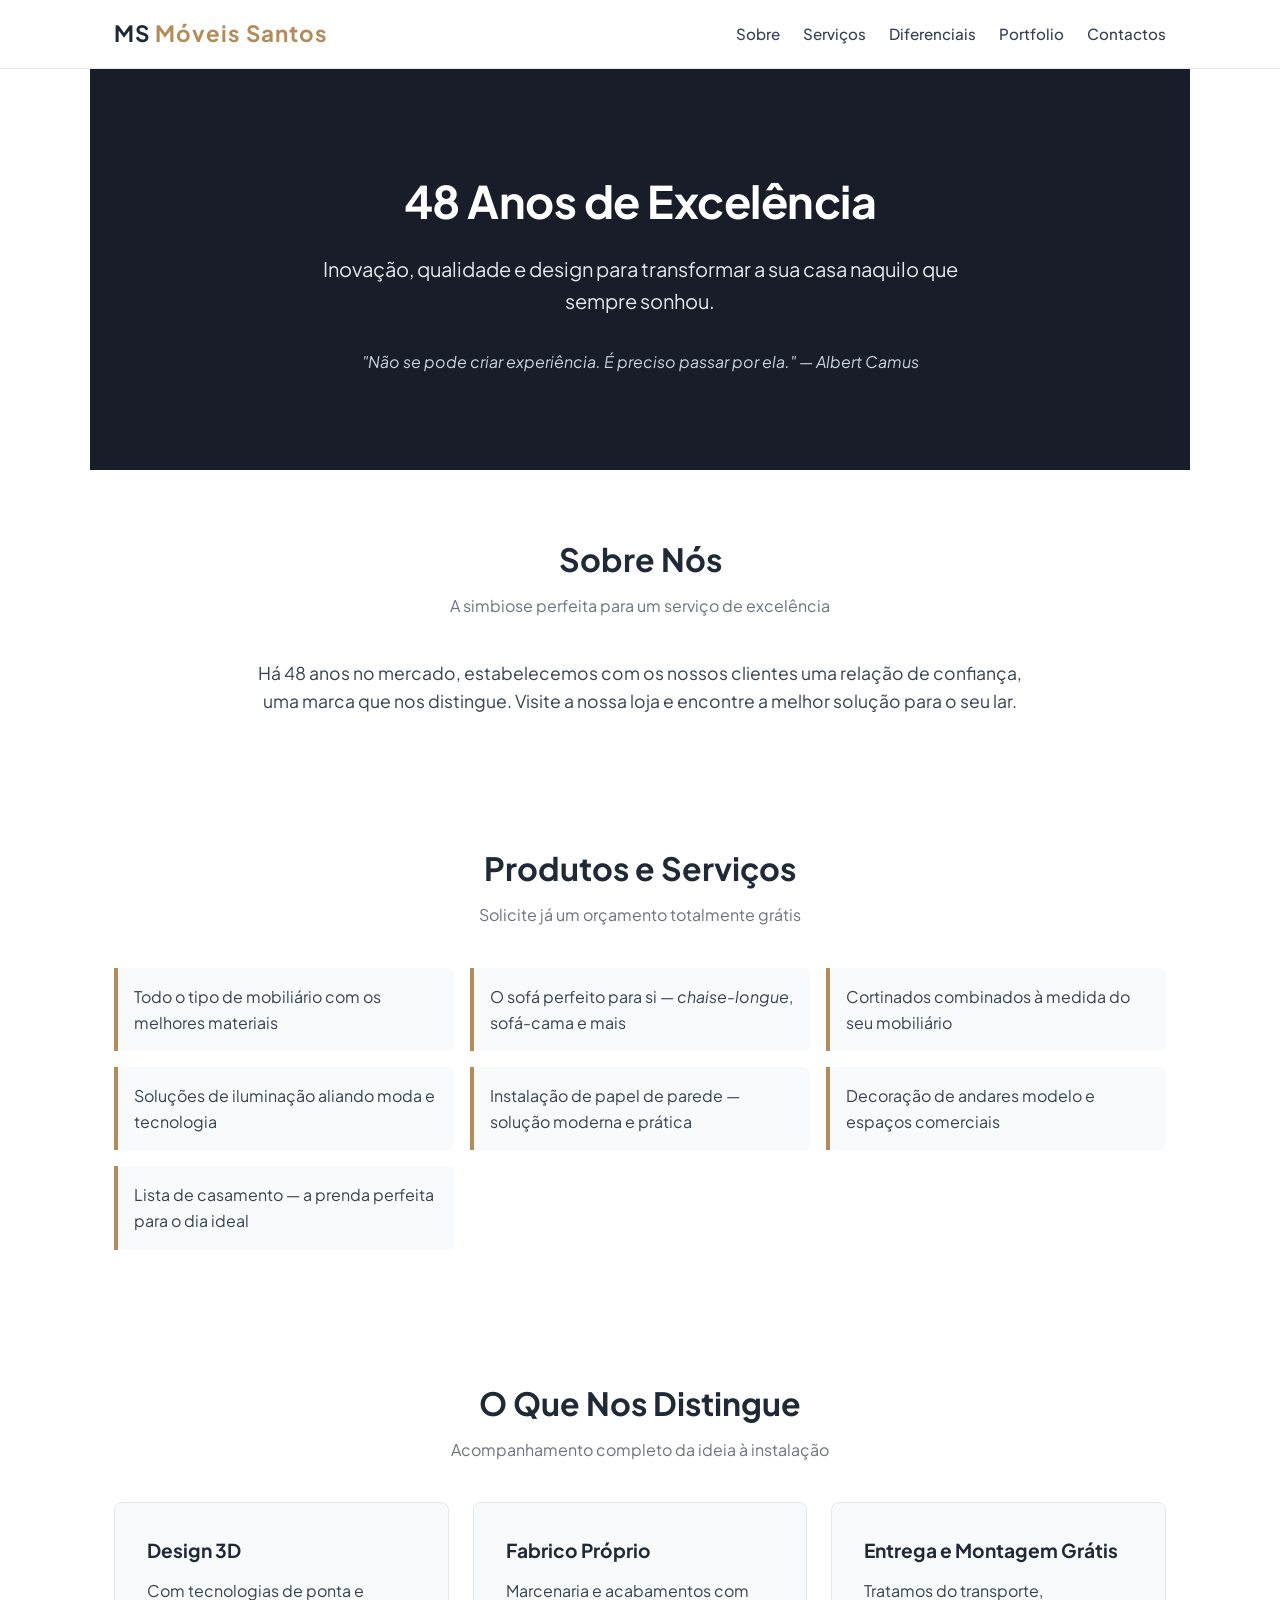
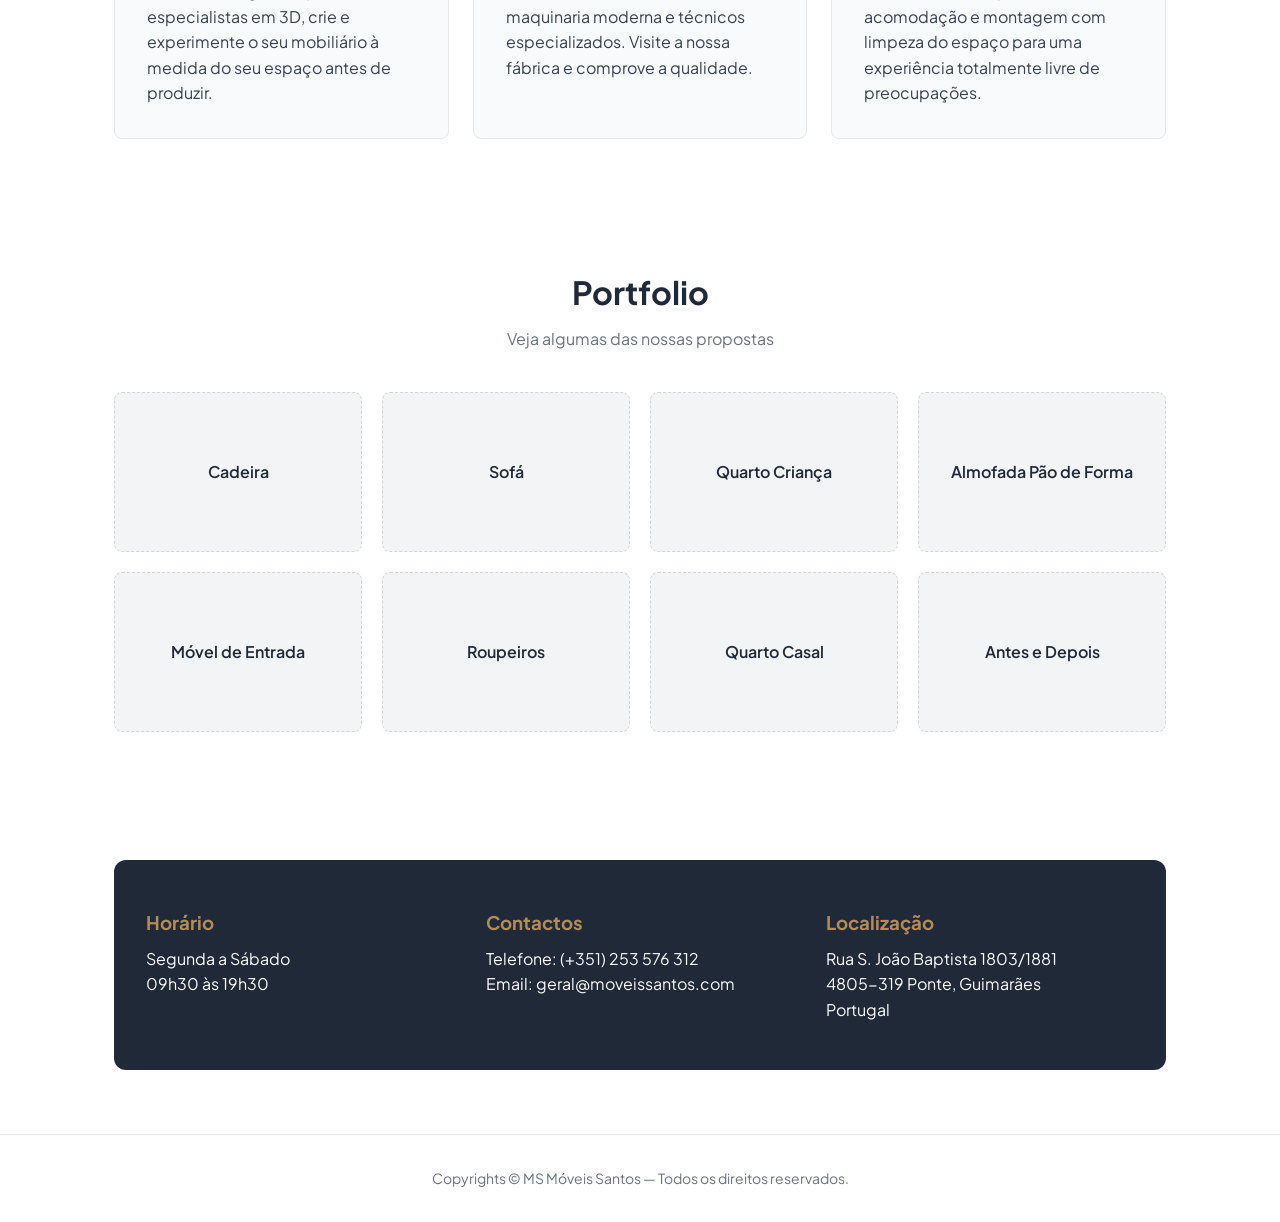
==== index.html @ 6aefc329 "First try" ====
<!DOCTYPE html>
<html lang="pt">
<head>
  <meta charset="UTF-8">
  <meta name="viewport" content="width=device-width, initial-scale=1.0">
  <title>Móveis Santos | Design, Fabrico e Mobiliário em Guimarães</title>
  <link rel="preconnect" href="https://fonts.googleapis.com">
  <link rel="preconnect" href="https://fonts.gstatic.com" crossorigin>
  <link href="https://fonts.googleapis.com/css2?family=Plus+Jakarta+Sans:wght@300;400;500;700&display=swap" rel="stylesheet">
  <style>
    :root {
      --primary: #1f2937;
      --accent: #b48c58;
      --bg-light: #f9fafb;
      --text: #374151;
      --text-muted: #6b7280;
      --white: #ffffff;
    }
    * { box-sizing: border-box; margin: 0; padding: 0; }
    body { font-family: 'Plus Jakarta Sans', sans-serif; color: var(--text); background: var(--white); line-height: 1.6; }
    header { position: sticky; top: 0; background: rgba(255,255,255,0.95); backdrop-filter: blur(8px); border-bottom: 1px solid #e5e7eb; z-index: 100; }
    .nav-container { max-width: 1100px; margin: auto; display: flex; justify-content: space-between; align-items: center; padding: 1rem 1.5rem; }
    .logo { font-size: 1.4rem; font-weight: 700; color: var(--primary); text-decoration: none; letter-spacing: 1px; }
    .logo span { color: var(--accent); }
    nav a { text-decoration: none; color: var(--text); margin-left: 1.25rem; font-size: 0.95rem; font-weight: 500; transition: color 0.2s; }
    nav a:hover { color: var(--accent); }

    .hero { background: linear-gradient(rgba(17,24,39,0.7), rgba(17,24,39,0.7)), #27272a; color: white; padding: 6rem 1.5rem; text-align: center; }
    .hero h1 { font-size: 2.8rem; margin-bottom: 1rem; letter-spacing: -0.5px; }
    .hero p { font-size: 1.25rem; max-width: 650px; margin: 0 auto 2rem; color: #e5e7eb; }
    .quote { font-style: italic; color: #cbd5e1; font-size: 1rem; margin-top: 1rem; }

    section { max-width: 1100px; margin: auto; padding: 4rem 1.5rem; }
    .section-title { text-align: center; margin-bottom: 2.5rem; }
    .section-title h2 { font-size: 2rem; color: var(--primary); margin-bottom: 0.5rem; }
    .section-title p { color: var(--text-muted); }

    .grid-3 { display: grid; grid-template-columns: repeat(auto-fit, minmax(280px, 1fr)); gap: 1.5rem; }
    .card { background: var(--bg-light); border: 1px solid #e5e7eb; border-radius: 8px; padding: 2rem; transition: transform 0.2s; }
    .card:hover { transform: translateY(-3px); }
    .card h3 { color: var(--primary); margin-bottom: 0.75rem; font-size: 1.2rem; }

    .services-list { list-style: none; display: grid; grid-template-columns: repeat(auto-fit, minmax(300px, 1fr)); gap: 1rem; }
    .services-list li { background: var(--bg-light); border-left: 4px solid var(--accent); padding: 1rem; border-radius: 0 6px 6px 0; }

    .portfolio-grid { display: grid; grid-template-columns: repeat(auto-fill, minmax(220px, 1fr)); gap: 1.25rem; }
    .portfolio-item { background: #f3f4f6; border-radius: 8px; height: 160px; display: flex; align-items: center; justify-content: center; font-weight: 600; color: var(--primary); text-align: center; padding: 1rem; border: 1px dashed #d1d5db; }

    .contact-box { background: var(--primary); color: white; border-radius: 12px; padding: 3rem 2rem; display: grid; grid-template-columns: repeat(auto-fit, minmax(240px, 1fr)); gap: 2rem; }
    .contact-box h3 { color: var(--accent); margin-bottom: 0.5rem; }
    .contact-box a { color: #f9fafb; text-decoration: none; }

    footer { text-align: center; padding: 2rem; font-size: 0.875rem; color: var(--text-muted); border-top: 1px solid #e5e7eb; }
    @media(max-width: 768px) { nav { display: none; } }
  </style>
</head>
<body>

  <header>
    <div class="nav-container">
      <a href="#" class="logo">MS <span>Móveis Santos</span></a>
      <nav>
        <a href="#sobre">Sobre</a>
        <a href="#servicos">Serviços</a>
        <a href="#diferenciais">Diferenciais</a>
        <a href="#portfolio">Portfolio</a>
        <a href="#contactos">Contactos</a>
      </nav>
    </div>
  </header>

  <section class="hero">
    <h1>48 Anos de Excelência</h1>
    <p>Inovação, qualidade e design para transformar a sua casa naquilo que sempre sonhou.</p>
    <div class="quote">"Não se pode criar experiência. É preciso passar por ela." — Albert Camus</div>
  </section>

  <section id="sobre">
    <div class="section-title">
      <h2>Sobre Nós</h2>
      <p>A simbiose perfeita para um serviço de excelência</p>
    </div>
    <p style="text-align: center; max-width: 800px; margin: auto; font-size: 1.1rem;">
      Há 48 anos no mercado, estabelecemos com os nossos clientes uma relação de confiança, uma marca que nos distingue. Visite a nossa loja e encontre a melhor solução para o seu lar.
    </p>
  </section>

  <section id="servicos">
    <div class="section-title">
      <h2>Produtos e Serviços</h2>
      <p>Solicite já um orçamento totalmente grátis</p>
    </div>
    <ul class="services-list">
      <li>Todo o tipo de mobiliário com os melhores materiais</li>
      <li>O sofá perfeito para si — <em>chaise-longue</em>, sofá-cama e mais</li>
      <li>Cortinados combinados à medida do seu mobiliário</li>
      <li>Soluções de iluminação aliando moda e tecnologia</li>
      <li>Instalação de papel de parede — solução moderna e prática</li>
      <li>Decoração de andares modelo e espaços comerciais</li>
      <li>Lista de casamento — a prenda perfeita para o dia ideal</li>
    </ul>
  </section>

  <section id="diferenciais">
    <div class="section-title">
      <h2>O Que Nos Distingue</h2>
      <p>Acompanhamento completo da ideia à instalação</p>
    </div>
    <div class="grid-3">
      <div class="card">
        <h3>Design 3D</h3>
        <p>Com tecnologias de ponta e especialistas em 3D, crie e experimente o seu mobiliário à medida do seu espaço antes de produzir.</p>
      </div>
      <div class="card">
        <h3>Fabrico Próprio</h3>
        <p>Marcenaria e acabamentos com maquinaria moderna e técnicos especializados. Visite a nossa fábrica e comprove a qualidade.</p>
      </div>
      <div class="card">
        <h3>Entrega e Montagem Grátis</h3>
        <p>Tratamos do transporte, acomodação e montagem com limpeza do espaço para uma experiência totalmente livre de preocupações.</p>
      </div>
    </div>
  </section>

  <section id="portfolio">
    <div class="section-title">
      <h2>Portfolio</h2>
      <p>Veja algumas das nossas propostas</p>
    </div>
    <div class="portfolio-grid">
      <div class="portfolio-item">Cadeira</div>
      <div class="portfolio-item">Sofá</div>
      <div class="portfolio-item">Quarto Criança</div>
      <div class="portfolio-item">Almofada Pão de Forma</div>
      <div class="portfolio-item">Móvel de Entrada</div>
      <div class="portfolio-item">Roupeiros</div>
      <div class="portfolio-item">Quarto Casal</div>
      <div class="portfolio-item">Antes e Depois</div>
    </div>
  </section>

  <section id="contactos">
    <div class="contact-box">
      <div>
        <h3>Horário</h3>
        <p>Segunda a Sábado<br>09h30 às 19h30</p>
      </div>
      <div>
        <h3>Contactos</h3>
        <p>Telefone: <a href="tel:+351253576312">(+351) 253 576 312</a></p>
        <p>Email: <a href="mailto:geral@moveissantos.com">geral@moveissantos.com</a></p>
      </div>
      <div>
        <h3>Localização</h3>
        <p>Rua S. João Baptista 1803/1881<br>4805-319 Ponte, Guimarães<br>Portugal</p>
      </div>
    </div>
  </section>

  <footer>
    <p>Copyrights © MS Móveis Santos — Todos os direitos reservados.</p>
  </footer>

</body>
</html>
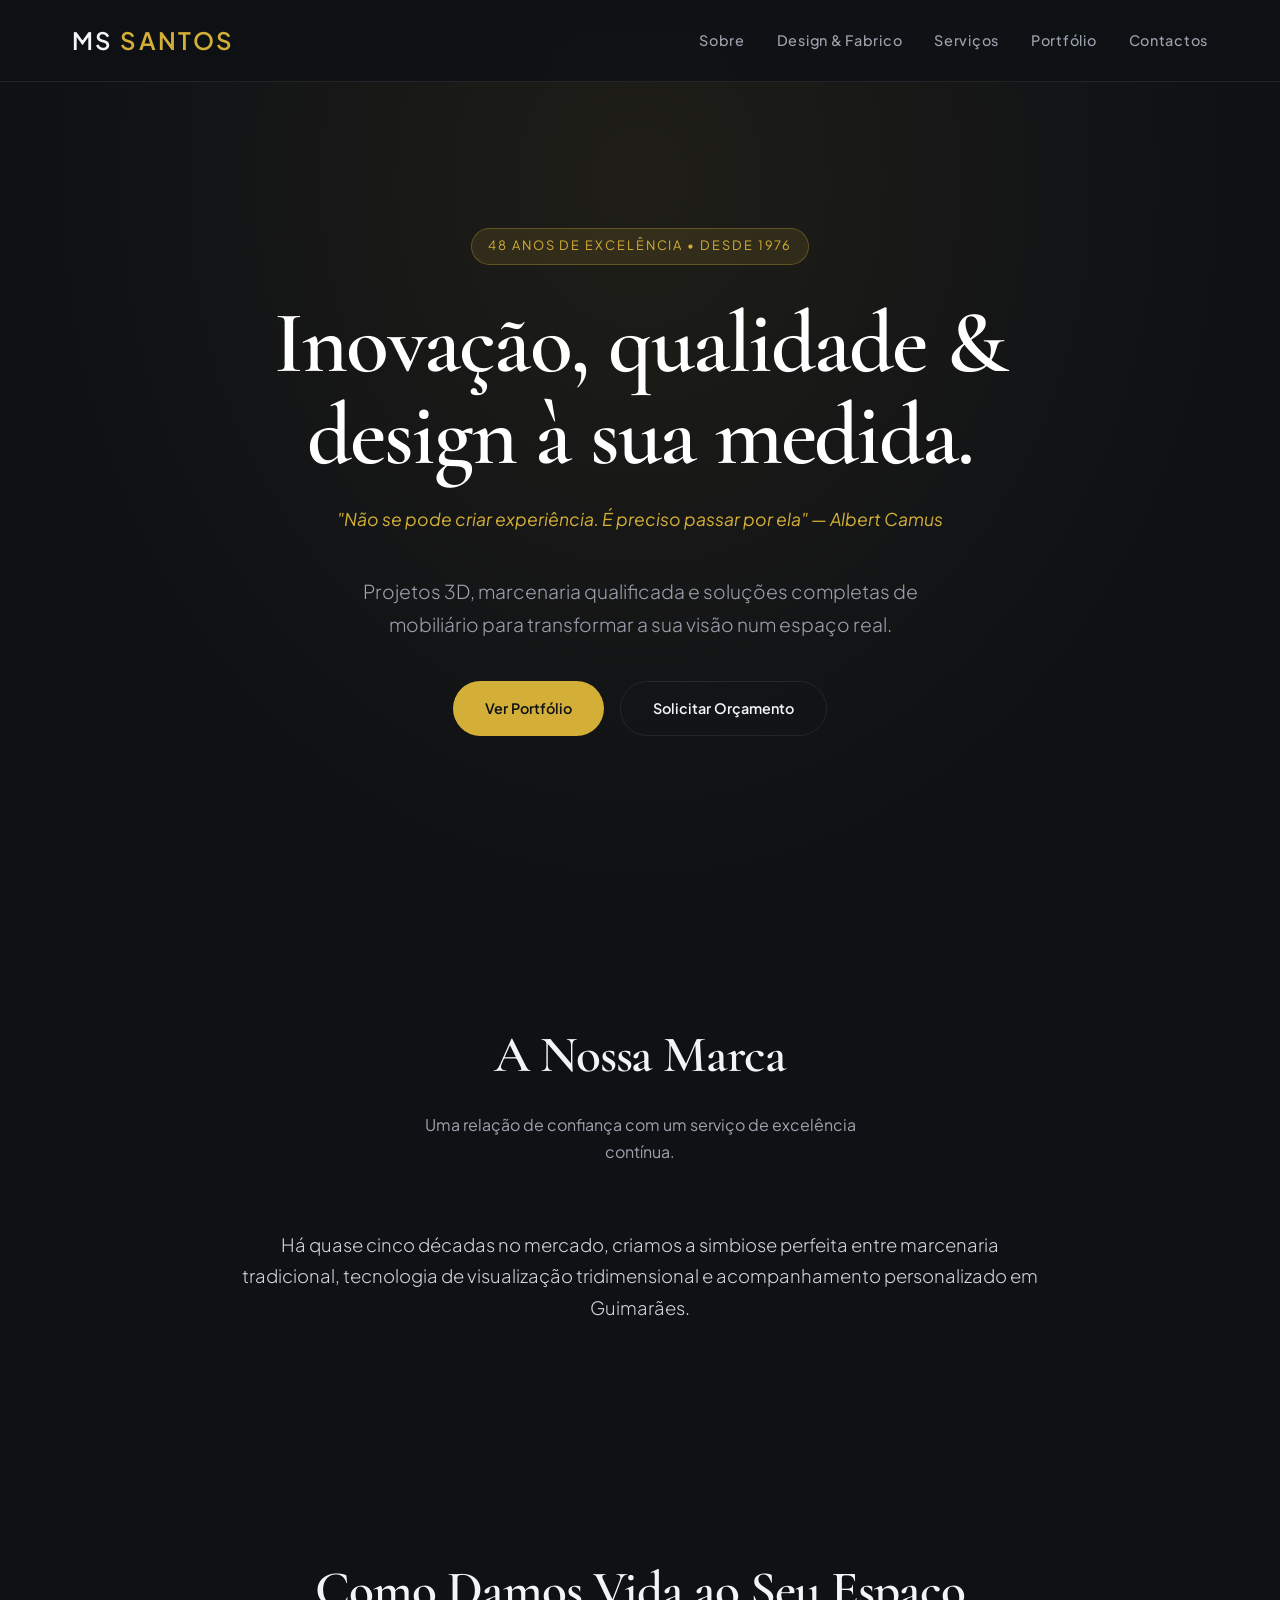
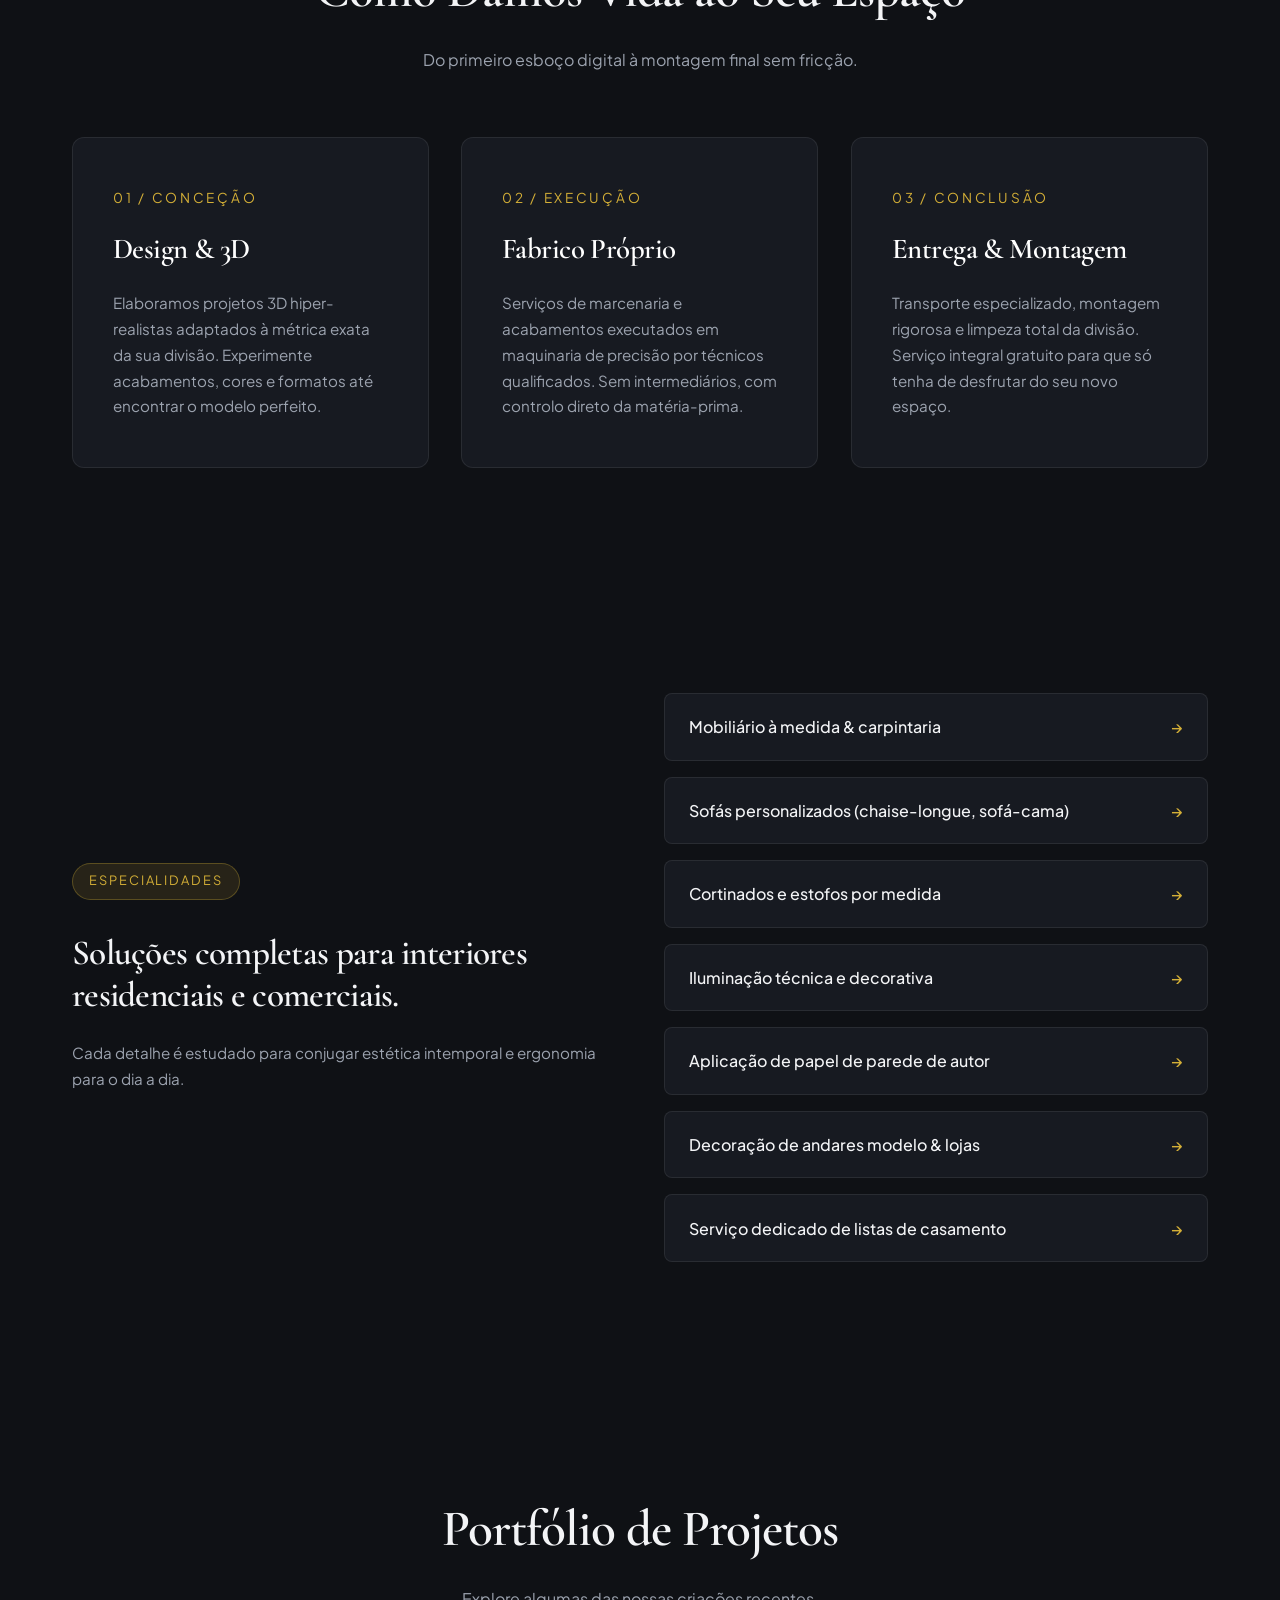
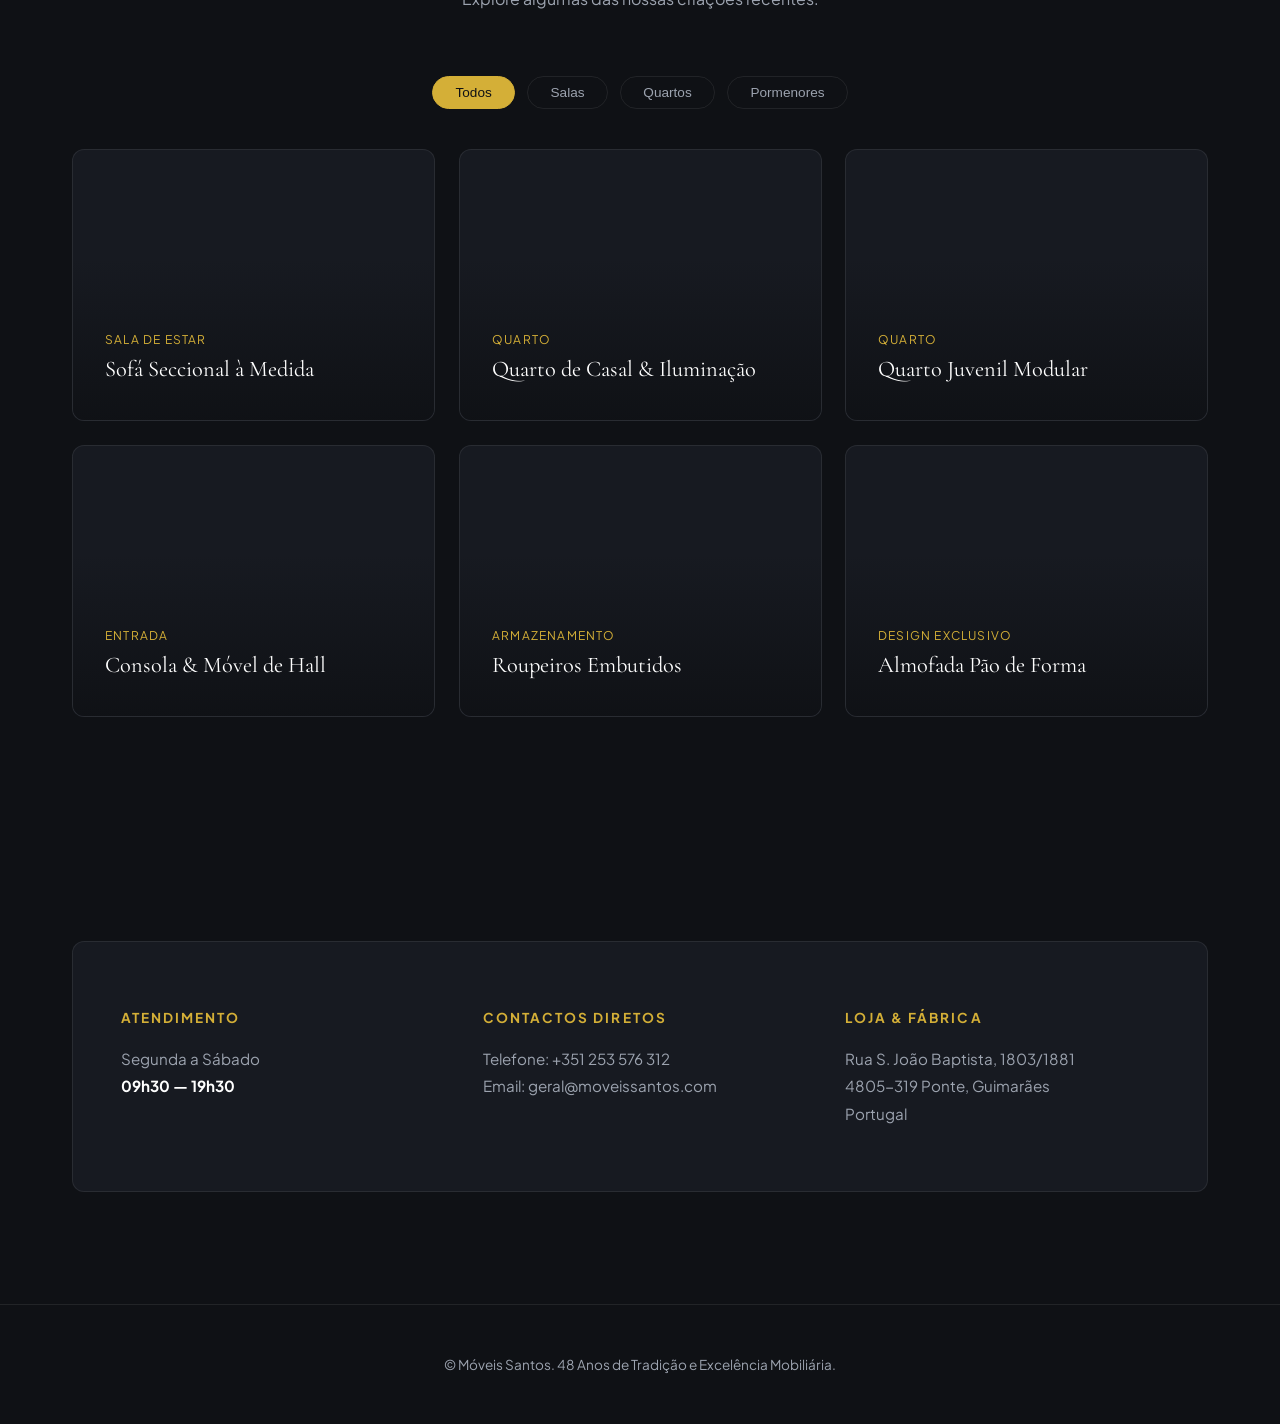
==== commit 0ffdd2b4: "Second approach" ====
--- a/index.html
+++ b/index.html
@@ -6,160 +6,530 @@
   <title>Móveis Santos | Design, Fabrico e Mobiliário em Guimarães</title>
   <link rel="preconnect" href="https://fonts.googleapis.com">
   <link rel="preconnect" href="https://fonts.gstatic.com" crossorigin>
-  <link href="https://fonts.googleapis.com/css2?family=Plus+Jakarta+Sans:wght@300;400;500;700&display=swap" rel="stylesheet">
+  <link href="https://fonts.googleapis.com/css2?family=Cormorant+Garamond:ital,wght@0,400;0,600;1,400&family=Plus+Jakarta+Sans:wght@300;400;500;600&display=swap" rel="stylesheet">
   <style>
     :root {
-      --primary: #1f2937;
-      --accent: #b48c58;
-      --bg-light: #f9fafb;
-      --text: #374151;
-      --text-muted: #6b7280;
-      --white: #ffffff;
-    }
+      --bg: #0f1115;
+      --bg-surface: #171a21;
+      --bg-card: #1e222b;
+      --accent: #d4af37;
+      --accent-soft: rgba(212, 175, 55, 0.12);
+      --text: #f3f4f6;
+      --text-muted: #9ca3af;
+      --border: rgba(255, 255, 255, 0.08);
+      --radius: 12px;
+      --transition: all 0.4s cubic-bezier(0.16, 1, 0.3, 1);
+    }
+
     * { box-sizing: border-box; margin: 0; padding: 0; }
-    body { font-family: 'Plus Jakarta Sans', sans-serif; color: var(--text); background: var(--white); line-height: 1.6; }
-    header { position: sticky; top: 0; background: rgba(255,255,255,0.95); backdrop-filter: blur(8px); border-bottom: 1px solid #e5e7eb; z-index: 100; }
-    .nav-container { max-width: 1100px; margin: auto; display: flex; justify-content: space-between; align-items: center; padding: 1rem 1.5rem; }
-    .logo { font-size: 1.4rem; font-weight: 700; color: var(--primary); text-decoration: none; letter-spacing: 1px; }
+    html { scroll-behavior: smooth; }
+    body {
+      font-family: 'Plus Jakarta Sans', sans-serif;
+      background-color: var(--bg);
+      color: var(--text);
+      line-height: 1.7;
+      overflow-x: hidden;
+    }
+
+    h1, h2, h3, .serif {
+      font-family: 'Cormorant Garamond', Georgia, serif;
+      font-weight: 600;
+      letter-spacing: -0.02em;
+    }
+
+    /* Animações de Entrada (Scroll-reveal) */
+    .reveal {
+      opacity: 0;
+      transform: translateY(30px);
+      transition: opacity 0.8s cubic-bezier(0.16, 1, 0.3, 1), transform 0.8s cubic-bezier(0.16, 1, 0.3, 1);
+      will-change: opacity, transform;
+    }
+    .reveal.active {
+      opacity: 1;
+      transform: translateY(0);
+    }
+
+    /* Header */
+    header {
+      position: fixed;
+      top: 0;
+      width: 100%;
+      background: rgba(15, 17, 21, 0.85);
+      backdrop-filter: blur(16px);
+      border-bottom: 1px solid var(--border);
+      z-index: 1000;
+      transition: var(--transition);
+    }
+    .nav-inner {
+      max-width: 1200px;
+      margin: auto;
+      display: flex;
+      justify-content: space-between;
+      align-items: center;
+      padding: 1.25rem 2rem;
+    }
+    .logo {
+      font-size: 1.5rem;
+      font-weight: 600;
+      color: var(--text);
+      text-decoration: none;
+      letter-spacing: 0.1em;
+      text-transform: uppercase;
+    }
     .logo span { color: var(--accent); }
-    nav a { text-decoration: none; color: var(--text); margin-left: 1.25rem; font-size: 0.95rem; font-weight: 500; transition: color 0.2s; }
-    nav a:hover { color: var(--accent); }
-
-    .hero { background: linear-gradient(rgba(17,24,39,0.7), rgba(17,24,39,0.7)), #27272a; color: white; padding: 6rem 1.5rem; text-align: center; }
-    .hero h1 { font-size: 2.8rem; margin-bottom: 1rem; letter-spacing: -0.5px; }
-    .hero p { font-size: 1.25rem; max-width: 650px; margin: 0 auto 2rem; color: #e5e7eb; }
-    .quote { font-style: italic; color: #cbd5e1; font-size: 1rem; margin-top: 1rem; }
-
-    section { max-width: 1100px; margin: auto; padding: 4rem 1.5rem; }
-    .section-title { text-align: center; margin-bottom: 2.5rem; }
-    .section-title h2 { font-size: 2rem; color: var(--primary); margin-bottom: 0.5rem; }
-    .section-title p { color: var(--text-muted); }
-
-    .grid-3 { display: grid; grid-template-columns: repeat(auto-fit, minmax(280px, 1fr)); gap: 1.5rem; }
-    .card { background: var(--bg-light); border: 1px solid #e5e7eb; border-radius: 8px; padding: 2rem; transition: transform 0.2s; }
-    .card:hover { transform: translateY(-3px); }
-    .card h3 { color: var(--primary); margin-bottom: 0.75rem; font-size: 1.2rem; }
-
-    .services-list { list-style: none; display: grid; grid-template-columns: repeat(auto-fit, minmax(300px, 1fr)); gap: 1rem; }
-    .services-list li { background: var(--bg-light); border-left: 4px solid var(--accent); padding: 1rem; border-radius: 0 6px 6px 0; }
-
-    .portfolio-grid { display: grid; grid-template-columns: repeat(auto-fill, minmax(220px, 1fr)); gap: 1.25rem; }
-    .portfolio-item { background: #f3f4f6; border-radius: 8px; height: 160px; display: flex; align-items: center; justify-content: center; font-weight: 600; color: var(--primary); text-align: center; padding: 1rem; border: 1px dashed #d1d5db; }
-
-    .contact-box { background: var(--primary); color: white; border-radius: 12px; padding: 3rem 2rem; display: grid; grid-template-columns: repeat(auto-fit, minmax(240px, 1fr)); gap: 2rem; }
-    .contact-box h3 { color: var(--accent); margin-bottom: 0.5rem; }
-    .contact-box a { color: #f9fafb; text-decoration: none; }
-
-    footer { text-align: center; padding: 2rem; font-size: 0.875rem; color: var(--text-muted); border-top: 1px solid #e5e7eb; }
-    @media(max-width: 768px) { nav { display: none; } }
+    nav { display: flex; gap: 2rem; }
+    nav a {
+      color: var(--text-muted);
+      text-decoration: none;
+      font-size: 0.9rem;
+      font-weight: 500;
+      letter-spacing: 0.05em;
+      position: relative;
+      transition: var(--transition);
+    }
+    nav a::after {
+      content: '';
+      position: absolute;
+      bottom: -4px;
+      left: 0;
+      width: 0%;
+      height: 1px;
+      background: var(--accent);
+      transition: width 0.3s ease;
+    }
+    nav a:hover { color: var(--text); }
+    nav a:hover::after { width: 100%; }
+
+    /* Hero Section */
+    .hero {
+      min-height: 100vh;
+      display: flex;
+      align-items: center;
+      justify-content: center;
+      text-align: center;
+      padding: 8rem 2rem 4rem;
+      background: radial-gradient(ellipse at 50% 20%, rgba(212, 175, 55, 0.08), transparent 70%), var(--bg);
+      position: relative;
+    }
+    .hero-content { max-width: 850px; }
+    .badge {
+      display: inline-block;
+      padding: 0.4rem 1rem;
+      background: var(--accent-soft);
+      border: 1px solid rgba(212, 175, 55, 0.3);
+      color: var(--accent);
+      border-radius: 50px;
+      font-size: 0.8rem;
+      letter-spacing: 0.15em;
+      text-transform: uppercase;
+      margin-bottom: 2rem;
+    }
+    .hero h1 {
+      font-size: clamp(3rem, 7vw, 5.5rem);
+      line-height: 1.05;
+      margin-bottom: 1.5rem;
+      color: #ffffff;
+    }
+    .hero p {
+      font-size: 1.2rem;
+      color: var(--text-muted);
+      max-width: 600px;
+      margin: 0 auto 2.5rem;
+      font-weight: 300;
+    }
+    .quote-hero {
+      font-style: italic;
+      color: var(--accent);
+      font-size: 1.1rem;
+      margin-bottom: 2.5rem;
+      opacity: 0.9;
+    }
+    .btn-group { display: flex; gap: 1rem; justify-content: center; }
+    .btn {
+      padding: 0.9rem 2rem;
+      border-radius: 50px;
+      font-size: 0.9rem;
+      font-weight: 600;
+      text-decoration: none;
+      transition: var(--transition);
+      display: inline-flex;
+      align-items: center;
+      gap: 0.5rem;
+    }
+    .btn-primary {
+      background: var(--accent);
+      color: #0f1115;
+    }
+    .btn-primary:hover {
+      transform: translateY(-2px);
+      box-shadow: 0 10px 25px -5px rgba(212, 175, 55, 0.4);
+    }
+    .btn-outline {
+      border: 1px solid var(--border);
+      color: var(--text);
+    }
+    .btn-outline:hover {
+      border-color: var(--accent);
+      color: var(--accent);
+      transform: translateY(-2px);
+    }
+
+    /* Secções Comuns */
+    section { padding: 7rem 2rem; max-width: 1200px; margin: auto; }
+    .section-header { margin-bottom: 4rem; text-align: center; }
+    .section-header h2 { font-size: clamp(2.2rem, 4vw, 3.2rem); margin-bottom: 0.75rem; }
+    .section-header p { color: var(--text-muted); max-width: 500px; margin: auto; }
+
+    /* Diferenciais (Cards 3D/Fabrico/Montagem) */
+    .features-grid {
+      display: grid;
+      grid-template-columns: repeat(auto-fit, minmax(320px, 1fr));
+      gap: 2rem;
+    }
+    .feature-card {
+      background: var(--bg-surface);
+      border: 1px solid var(--border);
+      border-radius: var(--radius);
+      padding: 3rem 2.5rem;
+      transition: var(--transition);
+      position: relative;
+      overflow: hidden;
+    }
+    .feature-card::before {
+      content: '';
+      position: absolute;
+      top: 0; left: 0; width: 100%; height: 2px;
+      background: linear-gradient(90deg, transparent, var(--accent), transparent);
+      opacity: 0;
+      transition: var(--transition);
+    }
+    .feature-card:hover {
+      transform: translateY(-6px);
+      border-color: rgba(212, 175, 55, 0.3);
+      box-shadow: 0 20px 40px -15px rgba(0, 0, 0, 0.5);
+    }
+    .feature-card:hover::before { opacity: 1; }
+    .feature-card .step-num {
+      font-size: 0.85rem;
+      color: var(--accent);
+      letter-spacing: 0.2em;
+      text-transform: uppercase;
+      margin-bottom: 1rem;
+      display: block;
+    }
+    .feature-card h3 { font-size: 1.8rem; margin-bottom: 1rem; color: #ffffff; }
+    .feature-card p { color: var(--text-muted); font-size: 0.95rem; line-height: 1.7; }
+
+    /* Serviços (Lista Minimalista) */
+    .services-container {
+      display: grid;
+      grid-template-columns: 1fr 1fr;
+      gap: 3rem;
+      align-items: center;
+    }
+    .services-text h3 { font-size: 2.2rem; margin-bottom: 1.5rem; line-height: 1.2; }
+    .services-list { list-style: none; display: flex; flex-direction: column; gap: 1rem; }
+    .service-row {
+      padding: 1.2rem 1.5rem;
+      background: var(--bg-surface);
+      border: 1px solid var(--border);
+      border-radius: 8px;
+      display: flex;
+      align-items: center;
+      justify-content: space-between;
+      transition: var(--transition);
+      cursor: pointer;
+    }
+    .service-row:hover {
+      border-color: var(--accent);
+      transform: translateX(8px);
+      background: var(--bg-card);
+    }
+    .service-row span { font-weight: 500; font-size: 1rem; }
+    .service-row .arrow { color: var(--accent); transition: transform 0.3s; }
+    .service-row:hover .arrow { transform: translateX(5px); }
+
+    /* Portfólio com Filtros */
+    .filters {
+      display: flex;
+      justify-content: center;
+      gap: 0.75rem;
+      margin-bottom: 2.5rem;
+      flex-wrap: wrap;
+    }
+    .filter-btn {
+      background: transparent;
+      border: 1px solid var(--border);
+      color: var(--text-muted);
+      padding: 0.5rem 1.4rem;
+      border-radius: 50px;
+      cursor: pointer;
+      font-size: 0.85rem;
+      transition: var(--transition);
+    }
+    .filter-btn.active, .filter-btn:hover {
+      background: var(--accent);
+      border-color: var(--accent);
+      color: #0f1115;
+    }
+
+    .portfolio-grid {
+      display: grid;
+      grid-template-columns: repeat(auto-fill, minmax(280px, 1fr));
+      gap: 1.5rem;
+    }
+    .portfolio-card {
+      background: var(--bg-surface);
+      border-radius: var(--radius);
+      border: 1px solid var(--border);
+      aspect-ratio: 4/3;
+      position: relative;
+      overflow: hidden;
+      display: flex;
+      align-items: flex-end;
+      padding: 2rem;
+      transition: var(--transition);
+    }
+    .portfolio-card::after {
+      content: '';
+      position: absolute;
+      inset: 0;
+      background: linear-gradient(to top, rgba(15, 17, 21, 0.95), transparent 60%);
+      transition: var(--transition);
+    }
+    .portfolio-card:hover {
+      transform: scale(1.02);
+      border-color: rgba(212, 175, 55, 0.4);
+    }
+    .portfolio-info { position: relative; z-index: 2; }
+    .portfolio-cat { font-size: 0.75rem; color: var(--accent); text-transform: uppercase; letter-spacing: 0.1em; }
+    .portfolio-name { font-size: 1.4rem; color: #fff; font-family: 'Cormorant Garamond', serif; }
+
+    /* Contactos */
+    .contact-card {
+      background: var(--bg-surface);
+      border: 1px solid var(--border);
+      border-radius: var(--radius);
+      padding: 4rem 3rem;
+      display: grid;
+      grid-template-columns: repeat(auto-fit, minmax(220px, 1fr));
+      gap: 3rem;
+      position: relative;
+    }
+    .contact-card h4 { font-size: 0.85rem; text-transform: uppercase; color: var(--accent); letter-spacing: 0.15em; margin-bottom: 1rem; }
+    .contact-card p, .contact-card a { color: var(--text-muted); text-decoration: none; font-size: 0.95rem; line-height: 1.8; }
+    .contact-card a:hover { color: var(--accent); }
+
+    footer {
+      text-align: center;
+      padding: 3rem 2rem;
+      border-top: 1px solid var(--border);
+      color: var(--text-muted);
+      font-size: 0.85rem;
+    }
+
+    @media (max-width: 850px) {
+      nav { display: none; }
+      .services-container { grid-template-columns: 1fr; }
+      .hero { padding-top: 7rem; }
+    }
   </style>
 </head>
 <body>
 
+  <!-- Header -->
   <header>
-    <div class="nav-container">
-      <a href="#" class="logo">MS <span>Móveis Santos</span></a>
+    <div class="nav-inner">
+      <a href="#" class="logo">MS <span>Santos</span></a>
       <nav>
         <a href="#sobre">Sobre</a>
+        <a href="#diferenciais">Design & Fabrico</a>
         <a href="#servicos">Serviços</a>
-        <a href="#diferenciais">Diferenciais</a>
-        <a href="#portfolio">Portfolio</a>
+        <a href="#portfolio">Portfólio</a>
         <a href="#contactos">Contactos</a>
       </nav>
     </div>
   </header>
 
+  <!-- Hero -->
   <section class="hero">
-    <h1>48 Anos de Excelência</h1>
-    <p>Inovação, qualidade e design para transformar a sua casa naquilo que sempre sonhou.</p>
-    <div class="quote">"Não se pode criar experiência. É preciso passar por ela." — Albert Camus</div>
+    <div class="hero-content">
+      <div class="badge reveal">48 Anos de Excelência • Desde 1976</div>
+      <h1 class="reveal">Inovação, qualidade & design à sua medida.</h1>
+      <div class="quote-hero reveal">"Não se pode criar experiência. É preciso passar por ela" — Albert Camus</div>
+      <p class="reveal">Projetos 3D, marcenaria qualificada e soluções completas de mobiliário para transformar a sua visão num espaço real.</p>
+      <div class="btn-group reveal">
+        <a href="#portfolio" class="btn btn-primary">Ver Portfólio</a>
+        <a href="#contactos" class="btn btn-outline">Solicitar Orçamento</a>
+      </div>
+    </div>
   </section>
 
+  <!-- Sobre / Pilares -->
   <section id="sobre">
-    <div class="section-title">
-      <h2>Sobre Nós</h2>
-      <p>A simbiose perfeita para um serviço de excelência</p>
-    </div>
-    <p style="text-align: center; max-width: 800px; margin: auto; font-size: 1.1rem;">
-      Há 48 anos no mercado, estabelecemos com os nossos clientes uma relação de confiança, uma marca que nos distingue. Visite a nossa loja e encontre a melhor solução para o seu lar.
-    </p>
+    <div class="section-header reveal">
+      <h2>A Nossa Marca</h2>
+      <p>Uma relação de confiança com um serviço de excelência contínua.</p>
+    </div>
+    <div style="max-width: 800px; margin: auto; text-align: center; font-size: 1.15rem; color: #d1d5db; font-weight: 300;" class="reveal">
+      Há quase cinco décadas no mercado, criamos a simbiose perfeita entre marcenaria tradicional, tecnologia de visualização tridimensional e acompanhamento personalizado em Guimarães.
+    </div>
   </section>
 
+  <!-- Diferenciais / Como Trabalhamos -->
+  <section id="diferenciais">
+    <div class="section-header reveal">
+      <h2>Como Damos Vida ao Seu Espaço</h2>
+      <p>Do primeiro esboço digital à montagem final sem fricção.</p>
+    </div>
+    <div class="features-grid">
+      <div class="feature-card reveal">
+        <span class="step-num">01 / Conceção</span>
+        <h3>Design & 3D</h3>
+        <p>Elaboramos projetos 3D hiper-realistas adaptados à métrica exata da sua divisão. Experimente acabamentos, cores e formatos até encontrar o modelo perfeito.</p>
+      </div>
+      <div class="feature-card reveal">
+        <span class="step-num">02 / Execução</span>
+        <h3>Fabrico Próprio</h3>
+        <p>Serviços de marcenaria e acabamentos executados em maquinaria de precisão por técnicos qualificados. Sem intermediários, com controlo direto da matéria-prima.</p>
+      </div>
+      <div class="feature-card reveal">
+        <span class="step-num">03 / Conclusão</span>
+        <h3>Entrega & Montagem</h3>
+        <p>Transporte especializado, montagem rigorosa e limpeza total da divisão. Serviço integral gratuito para que só tenha de desfrutar do seu novo espaço.</p>
+      </div>
+    </div>
+  </section>
+
+  <!-- Serviços -->
   <section id="servicos">
-    <div class="section-title">
-      <h2>Produtos e Serviços</h2>
-      <p>Solicite já um orçamento totalmente grátis</p>
-    </div>
-    <ul class="services-list">
-      <li>Todo o tipo de mobiliário com os melhores materiais</li>
-      <li>O sofá perfeito para si — <em>chaise-longue</em>, sofá-cama e mais</li>
-      <li>Cortinados combinados à medida do seu mobiliário</li>
-      <li>Soluções de iluminação aliando moda e tecnologia</li>
-      <li>Instalação de papel de parede — solução moderna e prática</li>
-      <li>Decoração de andares modelo e espaços comerciais</li>
-      <li>Lista de casamento — a prenda perfeita para o dia ideal</li>
-    </ul>
+    <div class="services-container">
+      <div class="services-text reveal">
+        <span class="badge">Especialidades</span>
+        <h3>Soluções completas para interiores residenciais e comerciais.</h3>
+        <p style="color: var(--text-muted); font-size: 0.95rem;">Cada detalhe é estudado para conjugar estética intemporal e ergonomia para o dia a dia.</p>
+      </div>
+      <ul class="services-list reveal">
+        <li class="service-row"><span>Mobiliário à medida & carpintaria</span><span class="arrow">→</span></li>
+        <li class="service-row"><span>Sofás personalizados (chaise-longue, sofá-cama)</span><span class="arrow">→</span></li>
+        <li class="service-row"><span>Cortinados e estofos por medida</span><span class="arrow">→</span></li>
+        <li class="service-row"><span>Iluminação técnica e decorativa</span><span class="arrow">→</span></li>
+        <li class="service-row"><span>Aplicação de papel de parede de autor</span><span class="arrow">→</span></li>
+        <li class="service-row"><span>Decoração de andares modelo & lojas</span><span class="arrow">→</span></li>
+        <li class="service-row"><span>Serviço dedicado de listas de casamento</span><span class="arrow">→</span></li>
+      </ul>
+    </div>
   </section>
 
-  <section id="diferenciais">
-    <div class="section-title">
-      <h2>O Que Nos Distingue</h2>
-      <p>Acompanhamento completo da ideia à instalação</p>
-    </div>
-    <div class="grid-3">
-      <div class="card">
-        <h3>Design 3D</h3>
-        <p>Com tecnologias de ponta e especialistas em 3D, crie e experimente o seu mobiliário à medida do seu espaço antes de produzir.</p>
-      </div>
-      <div class="card">
-        <h3>Fabrico Próprio</h3>
-        <p>Marcenaria e acabamentos com maquinaria moderna e técnicos especializados. Visite a nossa fábrica e comprove a qualidade.</p>
-      </div>
-      <div class="card">
-        <h3>Entrega e Montagem Grátis</h3>
-        <p>Tratamos do transporte, acomodação e montagem com limpeza do espaço para uma experiência totalmente livre de preocupações.</p>
+  <!-- Portfolio Interativo -->
+  <section id="portfolio">
+    <div class="section-header reveal">
+      <h2>Portfólio de Projetos</h2>
+      <p>Explore algumas das nossas criações recentes.</p>
+    </div>
+
+    <div class="filters reveal">
+      <button class="filter-btn active" data-filter="all">Todos</button>
+      <button class="filter-btn" data-filter="sala">Salas</button>
+      <button class="filter-btn" data-filter="quarto">Quartos</button>
+      <button class="filter-btn" data-filter="detalhes">Pormenores</button>
+    </div>
+
+    <div class="portfolio-grid">
+      <div class="portfolio-card reveal" data-category="sala">
+        <div class="portfolio-info">
+          <div class="portfolio-cat">Sala de Estar</div>
+          <div class="portfolio-name">Sofá Seccional à Medida</div>
+        </div>
+      </div>
+      <div class="portfolio-card reveal" data-category="quarto">
+        <div class="portfolio-info">
+          <div class="portfolio-cat">Quarto</div>
+          <div class="portfolio-name">Quarto de Casal & Iluminação</div>
+        </div>
+      </div>
+      <div class="portfolio-card reveal" data-category="quarto">
+        <div class="portfolio-info">
+          <div class="portfolio-cat">Quarto</div>
+          <div class="portfolio-name">Quarto Juvenil Modular</div>
+        </div>
+      </div>
+      <div class="portfolio-card reveal" data-category="sala">
+        <div class="portfolio-info">
+          <div class="portfolio-cat">Entrada</div>
+          <div class="portfolio-name">Consola & Móvel de Hall</div>
+        </div>
+      </div>
+      <div class="portfolio-card reveal" data-category="quarto">
+        <div class="portfolio-info">
+          <div class="portfolio-cat">Armazenamento</div>
+          <div class="portfolio-name">Roupeiros Embutidos</div>
+        </div>
+      </div>
+      <div class="portfolio-card reveal" data-category="detalhes">
+        <div class="portfolio-info">
+          <div class="portfolio-cat">Design Exclusivo</div>
+          <div class="portfolio-name">Almofada Pão de Forma</div>
+        </div>
       </div>
     </div>
   </section>
 
-  <section id="portfolio">
-    <div class="section-title">
-      <h2>Portfolio</h2>
-      <p>Veja algumas das nossas propostas</p>
-    </div>
-    <div class="portfolio-grid">
-      <div class="portfolio-item">Cadeira</div>
-      <div class="portfolio-item">Sofá</div>
-      <div class="portfolio-item">Quarto Criança</div>
-      <div class="portfolio-item">Almofada Pão de Forma</div>
-      <div class="portfolio-item">Móvel de Entrada</div>
-      <div class="portfolio-item">Roupeiros</div>
-      <div class="portfolio-item">Quarto Casal</div>
-      <div class="portfolio-item">Antes e Depois</div>
+  <!-- Contactos -->
+  <section id="contactos">
+    <div class="contact-card reveal">
+      <div>
+        <h4>Atendimento</h4>
+        <p>Segunda a Sábado<br><strong style="color: #fff;">09h30 — 19h30</strong></p>
+      </div>
+      <div>
+        <h4>Contactos Diretos</h4>
+        <p>Telefone: <a href="tel:+351253576312">+351 253 576 312</a></p>
+        <p>Email: <a href="mailto:geral@moveissantos.com">geral@moveissantos.com</a></p>
+      </div>
+      <div>
+        <h4>Loja & Fábrica</h4>
+        <p>Rua S. João Baptista, 1803/1881<br>4805-319 Ponte, Guimarães<br>Portugal</p>
+      </div>
     </div>
   </section>
 
-  <section id="contactos">
-    <div class="contact-box">
-      <div>
-        <h3>Horário</h3>
-        <p>Segunda a Sábado<br>09h30 às 19h30</p>
-      </div>
-      <div>
-        <h3>Contactos</h3>
-        <p>Telefone: <a href="tel:+351253576312">(+351) 253 576 312</a></p>
-        <p>Email: <a href="mailto:geral@moveissantos.com">geral@moveissantos.com</a></p>
-      </div>
-      <div>
-        <h3>Localização</h3>
-        <p>Rua S. João Baptista 1803/1881<br>4805-319 Ponte, Guimarães<br>Portugal</p>
-      </div>
-    </div>
-  </section>
-
   <footer>
-    <p>Copyrights © MS Móveis Santos — Todos os direitos reservados.</p>
+    <p>© Móveis Santos. 48 Anos de Tradição e Excelência Mobiliária.</p>
   </footer>
 
+  <!-- Script de Micro-Interações & Animações -->
+  <script>
+    // 1. Intersection Observer para Reveal Animations suaves
+    const observer = new IntersectionObserver((entries) => {
+      entries.forEach(entry => {
+        if (entry.isIntersecting) {
+          entry.target.classList.add('active');
+        }
+      });
+    }, { threshold: 0.15 });
+
+    document.querySelectorAll('.reveal').forEach(el => observer.observe(el));
+
+    // 2. Filtro interativo do Portfólio
+    const filterBtns = document.querySelectorAll('.filter-btn');
+    const items = document.querySelectorAll('.portfolio-card');
+
+    filterBtns.forEach(btn => {
+      btn.addEventListener('click', () => {
+        filterBtns.forEach(b => b.classList.remove('active'));
+        btn.classList.add('active');
+
+        const category = btn.getAttribute('data-filter');
+        items.forEach(item => {
+          if (category === 'all' || item.getAttribute('data-category') === category) {
+            item.style.display = 'flex';
+          } else {
+            item.style.display = 'none';
+          }
+        });
+      });
+    });
+  </script>
 </body>
 </html>
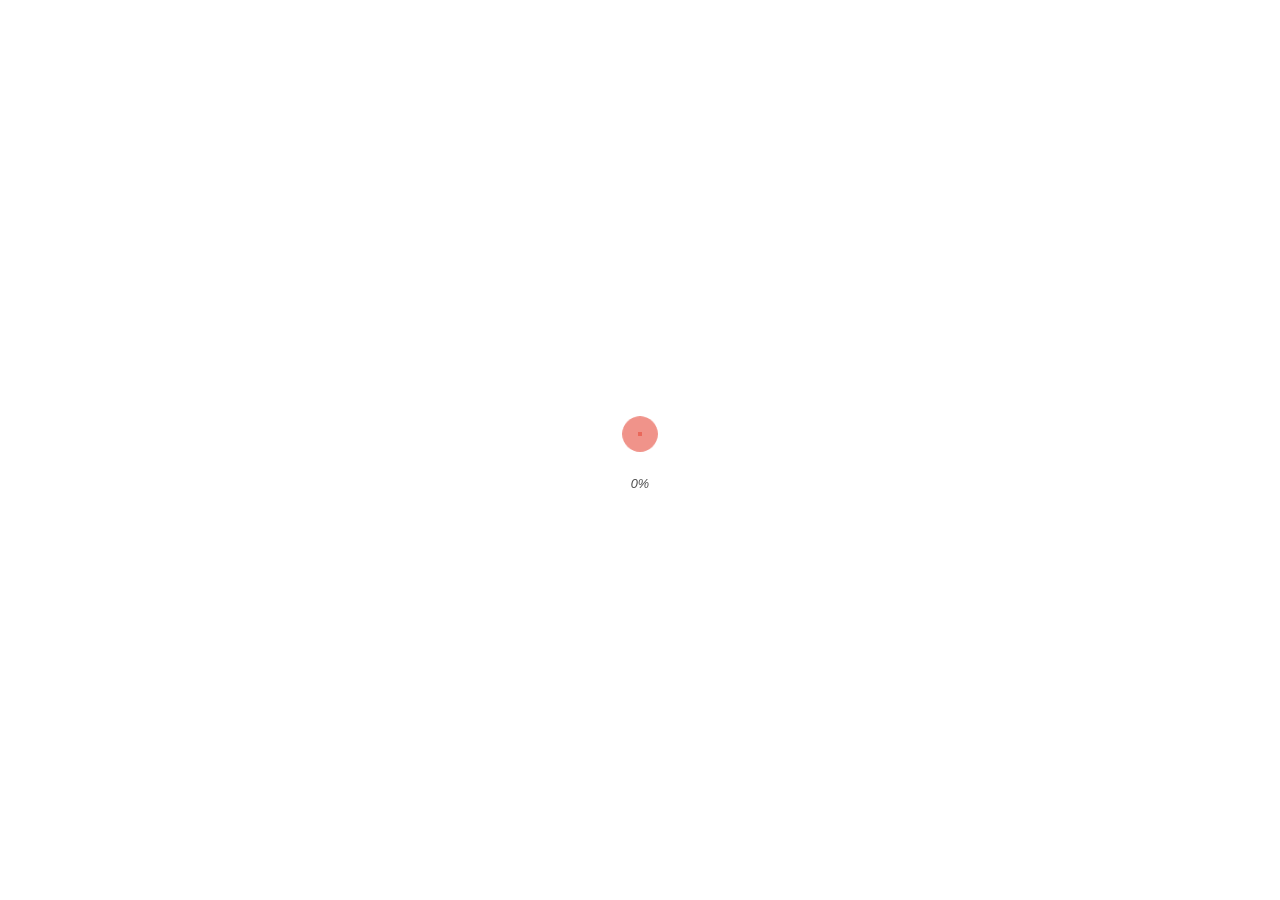
==== commit 78f803ef: "reindex" ====
--- a/index.html
+++ b/index.html
@@ -1,535 +1,141 @@
-<!DOCTYPE html>
-<html lang="pt">
+<html xmlns="http://www.w3.org/1999/xhtml" lang="en">
+
 <head>
-  <meta charset="UTF-8">
-  <meta name="viewport" content="width=device-width, initial-scale=1.0">
-  <title>Móveis Santos | Design, Fabrico e Mobiliário em Guimarães</title>
-  <link rel="preconnect" href="https://fonts.googleapis.com">
-  <link rel="preconnect" href="https://fonts.gstatic.com" crossorigin>
-  <link href="https://fonts.googleapis.com/css2?family=Cormorant+Garamond:ital,wght@0,400;0,600;1,400&family=Plus+Jakarta+Sans:wght@300;400;500;600&display=swap" rel="stylesheet">
-  <style>
-    :root {
-      --bg: #0f1115;
-      --bg-surface: #171a21;
-      --bg-card: #1e222b;
-      --accent: #d4af37;
-      --accent-soft: rgba(212, 175, 55, 0.12);
-      --text: #f3f4f6;
-      --text-muted: #9ca3af;
-      --border: rgba(255, 255, 255, 0.08);
-      --radius: 12px;
-      --transition: all 0.4s cubic-bezier(0.16, 1, 0.3, 1);
-    }
+	<meta http-equiv="Content-Type" content="text/html; charset=utf-8" />
+	<meta name="description" content="HTTrack is an easy-to-use website mirror utility. It allows you to download a World Wide website from the Internet to a local directory,building recursively all structures, getting html, images, and other files from the server to your computer. Links are rebuiltrelatively so that you can freely browse to the local site (works with any browser). You can mirror several sites together so that you can jump from one toanother. You can, also, update an existing mirror site, or resume an interrupted download. The robot is fully configurable, with an integrated help" />
+	<meta name="keywords" content="httrack, HTTRACK, HTTrack, winhttrack, WINHTTRACK, WinHTTrack, offline browser, web mirror utility, aspirateur web, surf offline, web capture, www mirror utility, browse offline, local  site builder, website mirroring, aspirateur www, internet grabber, capture de site web, internet tool, hors connexion, unix, dos, windows 95, windows 98, solaris, ibm580, AIX 4.0, HTS, HTGet, web aspirator, web aspirateur, libre, GPL, GNU, free software" />
+	<title>Local index - HTTrack Website Copier</title>
+  <!-- Mirror and index made by HTTrack Website Copier/3.50-0 [XR&CO] -->
+	<style type="text/css">
+	<!--
 
-    * { box-sizing: border-box; margin: 0; padding: 0; }
-    html { scroll-behavior: smooth; }
-    body {
-      font-family: 'Plus Jakarta Sans', sans-serif;
-      background-color: var(--bg);
-      color: var(--text);
-      line-height: 1.7;
-      overflow-x: hidden;
-    }
+body {
+	margin: 0;  padding: 0;  margin-bottom: 15px;  margin-top: 8px;
+	background: #77b;
+}
+body, td {
+	font: 14px "Trebuchet MS", Verdana, Arial, Helvetica, sans-serif;
+	}
 
-    h1, h2, h3, .serif {
-      font-family: 'Cormorant Garamond', Georgia, serif;
-      font-weight: 600;
-      letter-spacing: -0.02em;
-    }
+#subTitle {
+	background: #000;  color: #fff;  padding: 4px;  font-weight: bold; 
+	}
 
-    /* Animações de Entrada (Scroll-reveal) */
-    .reveal {
-      opacity: 0;
-      transform: translateY(30px);
-      transition: opacity 0.8s cubic-bezier(0.16, 1, 0.3, 1), transform 0.8s cubic-bezier(0.16, 1, 0.3, 1);
-      will-change: opacity, transform;
-    }
-    .reveal.active {
-      opacity: 1;
-      transform: translateY(0);
-    }
+#siteNavigation a, #siteNavigation .current {
+	font-weight: bold;  color: #448;
+	}
+#siteNavigation a:link    { text-decoration: none; }
+#siteNavigation a:visited { text-decoration: none; }
 
-    /* Header */
-    header {
-      position: fixed;
-      top: 0;
-      width: 100%;
-      background: rgba(15, 17, 21, 0.85);
-      backdrop-filter: blur(16px);
-      border-bottom: 1px solid var(--border);
-      z-index: 1000;
-      transition: var(--transition);
-    }
-    .nav-inner {
-      max-width: 1200px;
-      margin: auto;
-      display: flex;
-      justify-content: space-between;
-      align-items: center;
-      padding: 1.25rem 2rem;
-    }
-    .logo {
-      font-size: 1.5rem;
-      font-weight: 600;
-      color: var(--text);
-      text-decoration: none;
-      letter-spacing: 0.1em;
-      text-transform: uppercase;
-    }
-    .logo span { color: var(--accent); }
-    nav { display: flex; gap: 2rem; }
-    nav a {
-      color: var(--text-muted);
-      text-decoration: none;
-      font-size: 0.9rem;
-      font-weight: 500;
-      letter-spacing: 0.05em;
-      position: relative;
-      transition: var(--transition);
-    }
-    nav a::after {
-      content: '';
-      position: absolute;
-      bottom: -4px;
-      left: 0;
-      width: 0%;
-      height: 1px;
-      background: var(--accent);
-      transition: width 0.3s ease;
-    }
-    nav a:hover { color: var(--text); }
-    nav a:hover::after { width: 100%; }
+#siteNavigation .current { background-color: #ccd; }
 
-    /* Hero Section */
-    .hero {
-      min-height: 100vh;
-      display: flex;
-      align-items: center;
-      justify-content: center;
-      text-align: center;
-      padding: 8rem 2rem 4rem;
-      background: radial-gradient(ellipse at 50% 20%, rgba(212, 175, 55, 0.08), transparent 70%), var(--bg);
-      position: relative;
-    }
-    .hero-content { max-width: 850px; }
-    .badge {
-      display: inline-block;
-      padding: 0.4rem 1rem;
-      background: var(--accent-soft);
-      border: 1px solid rgba(212, 175, 55, 0.3);
-      color: var(--accent);
-      border-radius: 50px;
-      font-size: 0.8rem;
-      letter-spacing: 0.15em;
-      text-transform: uppercase;
-      margin-bottom: 2rem;
-    }
-    .hero h1 {
-      font-size: clamp(3rem, 7vw, 5.5rem);
-      line-height: 1.05;
-      margin-bottom: 1.5rem;
-      color: #ffffff;
-    }
-    .hero p {
-      font-size: 1.2rem;
-      color: var(--text-muted);
-      max-width: 600px;
-      margin: 0 auto 2.5rem;
-      font-weight: 300;
-    }
-    .quote-hero {
-      font-style: italic;
-      color: var(--accent);
-      font-size: 1.1rem;
-      margin-bottom: 2.5rem;
-      opacity: 0.9;
-    }
-    .btn-group { display: flex; gap: 1rem; justify-content: center; }
-    .btn {
-      padding: 0.9rem 2rem;
-      border-radius: 50px;
-      font-size: 0.9rem;
-      font-weight: 600;
-      text-decoration: none;
-      transition: var(--transition);
-      display: inline-flex;
-      align-items: center;
-      gap: 0.5rem;
-    }
-    .btn-primary {
-      background: var(--accent);
-      color: #0f1115;
-    }
-    .btn-primary:hover {
-      transform: translateY(-2px);
-      box-shadow: 0 10px 25px -5px rgba(212, 175, 55, 0.4);
-    }
-    .btn-outline {
-      border: 1px solid var(--border);
-      color: var(--text);
-    }
-    .btn-outline:hover {
-      border-color: var(--accent);
-      color: var(--accent);
-      transform: translateY(-2px);
-    }
+#siteNavigation a:hover   { text-decoration: none;  background-color: #fff;  color: #000; }
+#siteNavigation a:active  { text-decoration: none;  background-color: #ccc; }
 
-    /* Secções Comuns */
-    section { padding: 7rem 2rem; max-width: 1200px; margin: auto; }
-    .section-header { margin-bottom: 4rem; text-align: center; }
-    .section-header h2 { font-size: clamp(2.2rem, 4vw, 3.2rem); margin-bottom: 0.75rem; }
-    .section-header p { color: var(--text-muted); max-width: 500px; margin: auto; }
 
-    /* Diferenciais (Cards 3D/Fabrico/Montagem) */
-    .features-grid {
-      display: grid;
-      grid-template-columns: repeat(auto-fit, minmax(320px, 1fr));
-      gap: 2rem;
-    }
-    .feature-card {
-      background: var(--bg-surface);
-      border: 1px solid var(--border);
-      border-radius: var(--radius);
-      padding: 3rem 2.5rem;
-      transition: var(--transition);
-      position: relative;
-      overflow: hidden;
-    }
-    .feature-card::before {
-      content: '';
-      position: absolute;
-      top: 0; left: 0; width: 100%; height: 2px;
-      background: linear-gradient(90deg, transparent, var(--accent), transparent);
-      opacity: 0;
-      transition: var(--transition);
-    }
-    .feature-card:hover {
-      transform: translateY(-6px);
-      border-color: rgba(212, 175, 55, 0.3);
-      box-shadow: 0 20px 40px -15px rgba(0, 0, 0, 0.5);
-    }
-    .feature-card:hover::before { opacity: 1; }
-    .feature-card .step-num {
-      font-size: 0.85rem;
-      color: var(--accent);
-      letter-spacing: 0.2em;
-      text-transform: uppercase;
-      margin-bottom: 1rem;
-      display: block;
-    }
-    .feature-card h3 { font-size: 1.8rem; margin-bottom: 1rem; color: #ffffff; }
-    .feature-card p { color: var(--text-muted); font-size: 0.95rem; line-height: 1.7; }
+a:link    { text-decoration: underline;  color: #00f; }
+a:visited { text-decoration: underline;  color: #000; }
+a:hover   { text-decoration: underline;  color: #c00; }
+a:active  { text-decoration: underline; }
 
-    /* Serviços (Lista Minimalista) */
-    .services-container {
-      display: grid;
-      grid-template-columns: 1fr 1fr;
-      gap: 3rem;
-      align-items: center;
-    }
-    .services-text h3 { font-size: 2.2rem; margin-bottom: 1.5rem; line-height: 1.2; }
-    .services-list { list-style: none; display: flex; flex-direction: column; gap: 1rem; }
-    .service-row {
-      padding: 1.2rem 1.5rem;
-      background: var(--bg-surface);
-      border: 1px solid var(--border);
-      border-radius: 8px;
-      display: flex;
-      align-items: center;
-      justify-content: space-between;
-      transition: var(--transition);
-      cursor: pointer;
-    }
-    .service-row:hover {
-      border-color: var(--accent);
-      transform: translateX(8px);
-      background: var(--bg-card);
-    }
-    .service-row span { font-weight: 500; font-size: 1rem; }
-    .service-row .arrow { color: var(--accent); transition: transform 0.3s; }
-    .service-row:hover .arrow { transform: translateX(5px); }
+#pageContent {
+	clear: both;
+	border-bottom: 6px solid #000;
+	padding: 10px;  padding-top: 20px;
+	line-height: 1.65em;
+	background-image: url(backblue.gif);
+	background-repeat: no-repeat;
+	background-position: top right;
+	}
 
-    /* Portfólio com Filtros */
-    .filters {
-      display: flex;
-      justify-content: center;
-      gap: 0.75rem;
-      margin-bottom: 2.5rem;
-      flex-wrap: wrap;
-    }
-    .filter-btn {
-      background: transparent;
-      border: 1px solid var(--border);
-      color: var(--text-muted);
-      padding: 0.5rem 1.4rem;
-      border-radius: 50px;
-      cursor: pointer;
-      font-size: 0.85rem;
-      transition: var(--transition);
-    }
-    .filter-btn.active, .filter-btn:hover {
-      background: var(--accent);
-      border-color: var(--accent);
-      color: #0f1115;
-    }
+#pageContent, #siteNavigation {
+	background-color: #ccd;
+	}
 
-    .portfolio-grid {
-      display: grid;
-      grid-template-columns: repeat(auto-fill, minmax(280px, 1fr));
-      gap: 1.5rem;
-    }
-    .portfolio-card {
-      background: var(--bg-surface);
-      border-radius: var(--radius);
-      border: 1px solid var(--border);
-      aspect-ratio: 4/3;
-      position: relative;
-      overflow: hidden;
-      display: flex;
-      align-items: flex-end;
-      padding: 2rem;
-      transition: var(--transition);
-    }
-    .portfolio-card::after {
-      content: '';
-      position: absolute;
-      inset: 0;
-      background: linear-gradient(to top, rgba(15, 17, 21, 0.95), transparent 60%);
-      transition: var(--transition);
-    }
-    .portfolio-card:hover {
-      transform: scale(1.02);
-      border-color: rgba(212, 175, 55, 0.4);
-    }
-    .portfolio-info { position: relative; z-index: 2; }
-    .portfolio-cat { font-size: 0.75rem; color: var(--accent); text-transform: uppercase; letter-spacing: 0.1em; }
-    .portfolio-name { font-size: 1.4rem; color: #fff; font-family: 'Cormorant Garamond', serif; }
 
-    /* Contactos */
-    .contact-card {
-      background: var(--bg-surface);
-      border: 1px solid var(--border);
-      border-radius: var(--radius);
-      padding: 4rem 3rem;
-      display: grid;
-      grid-template-columns: repeat(auto-fit, minmax(220px, 1fr));
-      gap: 3rem;
-      position: relative;
-    }
-    .contact-card h4 { font-size: 0.85rem; text-transform: uppercase; color: var(--accent); letter-spacing: 0.15em; margin-bottom: 1rem; }
-    .contact-card p, .contact-card a { color: var(--text-muted); text-decoration: none; font-size: 0.95rem; line-height: 1.8; }
-    .contact-card a:hover { color: var(--accent); }
+.imgLeft  { float: left;   margin-right: 10px;  margin-bottom: 10px; }
+.imgRight { float: right;  margin-left: 10px;   margin-bottom: 10px; }
 
-    footer {
-      text-align: center;
-      padding: 3rem 2rem;
-      border-top: 1px solid var(--border);
-      color: var(--text-muted);
-      font-size: 0.85rem;
-    }
+hr { height: 1px;  color: #000;  background-color: #000;  margin-bottom: 15px; }
 
-    @media (max-width: 850px) {
-      nav { display: none; }
-      .services-container { grid-template-columns: 1fr; }
-      .hero { padding-top: 7rem; }
-    }
-  </style>
+h1 { margin: 0;  font-weight: bold;  font-size: 2em; }
+h2 { margin: 0;  font-weight: bold;  font-size: 1.6em; }
+h3 { margin: 0;  font-weight: bold;  font-size: 1.3em; }
+h4 { margin: 0;  font-weight: bold;  font-size: 1.18em; }
+
+.blak { background-color: #000; }
+.hide { display: none; }
+.tableWidth { min-width: 400px; }
+
+.tblRegular       { border-collapse: collapse; }
+.tblRegular td    { padding: 6px;  background-image: url(fade.gif);  border: 2px solid #99c; }
+.tblHeaderColor, .tblHeaderColor td { background: #99c; }
+.tblNoBorder td   { border: 0; }
+
+
+// -->
+</style>
+
 </head>
+
 <body>
+<table width="76%" border="0" align="center" cellspacing="0" cellpadding="3" class="tableWidth">
+	<tr>
+	<td id="subTitle">HTTrack Website Copier - Open Source offline browser</td>
+	</tr>
+</table>
+<table width="76%" border="0" align="center" cellspacing="0" cellpadding="0" class="tableWidth">
+<tr class="blak">
+<td>
+	<table width="100%" border="0" align="center" cellspacing="1" cellpadding="0">
+	<tr>
+	<td colspan="6"> 
+		<table width="100%" border="0" align="center" cellspacing="0" cellpadding="10">
+		<tr> 
+		<td id="pageContent"> 
+<!-- ==================== End prologue ==================== -->
 
-  <!-- Header -->
-  <header>
-    <div class="nav-inner">
-      <a href="#" class="logo">MS <span>Santos</span></a>
-      <nav>
-        <a href="#sobre">Sobre</a>
-        <a href="#diferenciais">Design & Fabrico</a>
-        <a href="#servicos">Serviços</a>
-        <a href="#portfolio">Portfólio</a>
-        <a href="#contactos">Contactos</a>
-      </nav>
-    </div>
-  </header>
+<H1 ALIGN=Center>Index of locally available sites:</H1>
+	<TABLE BORDER="0" WIDTH="100%" CELLSPACING="1" CELLPADDING="0">
+		<TR>
+			<TD BACKGROUND="fade.gif">
+				&middot;
+					<A HREF="www.moveissantos.com/index.html">
+						www.moveissantos.com/index.html
+					</A>		
+			</TD>
+		</TR>
+	</TABLE>
+	<BR>
+	<BR>
+	<BR>
+  	<H6 ALIGN="RIGHT">
+	<I>Mirror and index made by HTTrack Website Copier [XR&amp;CO]</I>
+	</H6>
+	<!-- Mirror and index made by HTTrack Website Copier/3.50-0 [XR&CO] -->
+	<!-- Thanks for using HTTrack Website Copier! -->
+	<meta HTTP-EQUIV="Refresh" CONTENT="0; URL=www.moveissantos.com/index.html">
 
-  <!-- Hero -->
-  <section class="hero">
-    <div class="hero-content">
-      <div class="badge reveal">48 Anos de Excelência • Desde 1976</div>
-      <h1 class="reveal">Inovação, qualidade & design à sua medida.</h1>
-      <div class="quote-hero reveal">"Não se pode criar experiência. É preciso passar por ela" — Albert Camus</div>
-      <p class="reveal">Projetos 3D, marcenaria qualificada e soluções completas de mobiliário para transformar a sua visão num espaço real.</p>
-      <div class="btn-group reveal">
-        <a href="#portfolio" class="btn btn-primary">Ver Portfólio</a>
-        <a href="#contactos" class="btn btn-outline">Solicitar Orçamento</a>
-      </div>
-    </div>
-  </section>
 
-  <!-- Sobre / Pilares -->
-  <section id="sobre">
-    <div class="section-header reveal">
-      <h2>A Nossa Marca</h2>
-      <p>Uma relação de confiança com um serviço de excelência contínua.</p>
-    </div>
-    <div style="max-width: 800px; margin: auto; text-align: center; font-size: 1.15rem; color: #d1d5db; font-weight: 300;" class="reveal">
-      Há quase cinco décadas no mercado, criamos a simbiose perfeita entre marcenaria tradicional, tecnologia de visualização tridimensional e acompanhamento personalizado em Guimarães.
-    </div>
-  </section>
+<!-- ==================== Start epilogue ==================== -->
+		</td>
+		</tr>
+		</table>
+	</td>
+	</tr>
+	</table>
+</td>
+</tr>
+</table>
 
-  <!-- Diferenciais / Como Trabalhamos -->
-  <section id="diferenciais">
-    <div class="section-header reveal">
-      <h2>Como Damos Vida ao Seu Espaço</h2>
-      <p>Do primeiro esboço digital à montagem final sem fricção.</p>
-    </div>
-    <div class="features-grid">
-      <div class="feature-card reveal">
-        <span class="step-num">01 / Conceção</span>
-        <h3>Design & 3D</h3>
-        <p>Elaboramos projetos 3D hiper-realistas adaptados à métrica exata da sua divisão. Experimente acabamentos, cores e formatos até encontrar o modelo perfeito.</p>
-      </div>
-      <div class="feature-card reveal">
-        <span class="step-num">02 / Execução</span>
-        <h3>Fabrico Próprio</h3>
-        <p>Serviços de marcenaria e acabamentos executados em maquinaria de precisão por técnicos qualificados. Sem intermediários, com controlo direto da matéria-prima.</p>
-      </div>
-      <div class="feature-card reveal">
-        <span class="step-num">03 / Conclusão</span>
-        <h3>Entrega & Montagem</h3>
-        <p>Transporte especializado, montagem rigorosa e limpeza total da divisão. Serviço integral gratuito para que só tenha de desfrutar do seu novo espaço.</p>
-      </div>
-    </div>
-  </section>
+<table width="76%" border="0" align="center" valign="bottom" cellspacing="0" cellpadding="0">
+	<tr>
+	<td id="footer"><small>&copy; 1998 Xavier Roche &amp; other contributors - Web Design: Leto Kauler.</small></td>
+	</tr>
+</table>
 
-  <!-- Serviços -->
-  <section id="servicos">
-    <div class="services-container">
-      <div class="services-text reveal">
-        <span class="badge">Especialidades</span>
-        <h3>Soluções completas para interiores residenciais e comerciais.</h3>
-        <p style="color: var(--text-muted); font-size: 0.95rem;">Cada detalhe é estudado para conjugar estética intemporal e ergonomia para o dia a dia.</p>
-      </div>
-      <ul class="services-list reveal">
-        <li class="service-row"><span>Mobiliário à medida & carpintaria</span><span class="arrow">→</span></li>
-        <li class="service-row"><span>Sofás personalizados (chaise-longue, sofá-cama)</span><span class="arrow">→</span></li>
-        <li class="service-row"><span>Cortinados e estofos por medida</span><span class="arrow">→</span></li>
-        <li class="service-row"><span>Iluminação técnica e decorativa</span><span class="arrow">→</span></li>
-        <li class="service-row"><span>Aplicação de papel de parede de autor</span><span class="arrow">→</span></li>
-        <li class="service-row"><span>Decoração de andares modelo & lojas</span><span class="arrow">→</span></li>
-        <li class="service-row"><span>Serviço dedicado de listas de casamento</span><span class="arrow">→</span></li>
-      </ul>
-    </div>
-  </section>
+</body>
 
-  <!-- Portfolio Interativo -->
-  <section id="portfolio">
-    <div class="section-header reveal">
-      <h2>Portfólio de Projetos</h2>
-      <p>Explore algumas das nossas criações recentes.</p>
-    </div>
+</html>
 
-    <div class="filters reveal">
-      <button class="filter-btn active" data-filter="all">Todos</button>
-      <button class="filter-btn" data-filter="sala">Salas</button>
-      <button class="filter-btn" data-filter="quarto">Quartos</button>
-      <button class="filter-btn" data-filter="detalhes">Pormenores</button>
-    </div>
 
-    <div class="portfolio-grid">
-      <div class="portfolio-card reveal" data-category="sala">
-        <div class="portfolio-info">
-          <div class="portfolio-cat">Sala de Estar</div>
-          <div class="portfolio-name">Sofá Seccional à Medida</div>
-        </div>
-      </div>
-      <div class="portfolio-card reveal" data-category="quarto">
-        <div class="portfolio-info">
-          <div class="portfolio-cat">Quarto</div>
-          <div class="portfolio-name">Quarto de Casal & Iluminação</div>
-        </div>
-      </div>
-      <div class="portfolio-card reveal" data-category="quarto">
-        <div class="portfolio-info">
-          <div class="portfolio-cat">Quarto</div>
-          <div class="portfolio-name">Quarto Juvenil Modular</div>
-        </div>
-      </div>
-      <div class="portfolio-card reveal" data-category="sala">
-        <div class="portfolio-info">
-          <div class="portfolio-cat">Entrada</div>
-          <div class="portfolio-name">Consola & Móvel de Hall</div>
-        </div>
-      </div>
-      <div class="portfolio-card reveal" data-category="quarto">
-        <div class="portfolio-info">
-          <div class="portfolio-cat">Armazenamento</div>
-          <div class="portfolio-name">Roupeiros Embutidos</div>
-        </div>
-      </div>
-      <div class="portfolio-card reveal" data-category="detalhes">
-        <div class="portfolio-info">
-          <div class="portfolio-cat">Design Exclusivo</div>
-          <div class="portfolio-name">Almofada Pão de Forma</div>
-        </div>
-      </div>
-    </div>
-  </section>
-
-  <!-- Contactos -->
-  <section id="contactos">
-    <div class="contact-card reveal">
-      <div>
-        <h4>Atendimento</h4>
-        <p>Segunda a Sábado<br><strong style="color: #fff;">09h30 — 19h30</strong></p>
-      </div>
-      <div>
-        <h4>Contactos Diretos</h4>
-        <p>Telefone: <a href="tel:+351253576312">+351 253 576 312</a></p>
-        <p>Email: <a href="mailto:geral@moveissantos.com">geral@moveissantos.com</a></p>
-      </div>
-      <div>
-        <h4>Loja & Fábrica</h4>
-        <p>Rua S. João Baptista, 1803/1881<br>4805-319 Ponte, Guimarães<br>Portugal</p>
-      </div>
-    </div>
-  </section>
-
-  <footer>
-    <p>© Móveis Santos. 48 Anos de Tradição e Excelência Mobiliária.</p>
-  </footer>
-
-  <!-- Script de Micro-Interações & Animações -->
-  <script>
-    // 1. Intersection Observer para Reveal Animations suaves
-    const observer = new IntersectionObserver((entries) => {
-      entries.forEach(entry => {
-        if (entry.isIntersecting) {
-          entry.target.classList.add('active');
-        }
-      });
-    }, { threshold: 0.15 });
-
-    document.querySelectorAll('.reveal').forEach(el => observer.observe(el));
-
-    // 2. Filtro interativo do Portfólio
-    const filterBtns = document.querySelectorAll('.filter-btn');
-    const items = document.querySelectorAll('.portfolio-card');
-
-    filterBtns.forEach(btn => {
-      btn.addEventListener('click', () => {
-        filterBtns.forEach(b => b.classList.remove('active'));
-        btn.classList.add('active');
-
-        const category = btn.getAttribute('data-filter');
-        items.forEach(item => {
-          if (category === 'all' || item.getAttribute('data-category') === category) {
-            item.style.display = 'flex';
-          } else {
-            item.style.display = 'none';
-          }
-        });
-      });
-    });
-  </script>
-</body>
-</html>
